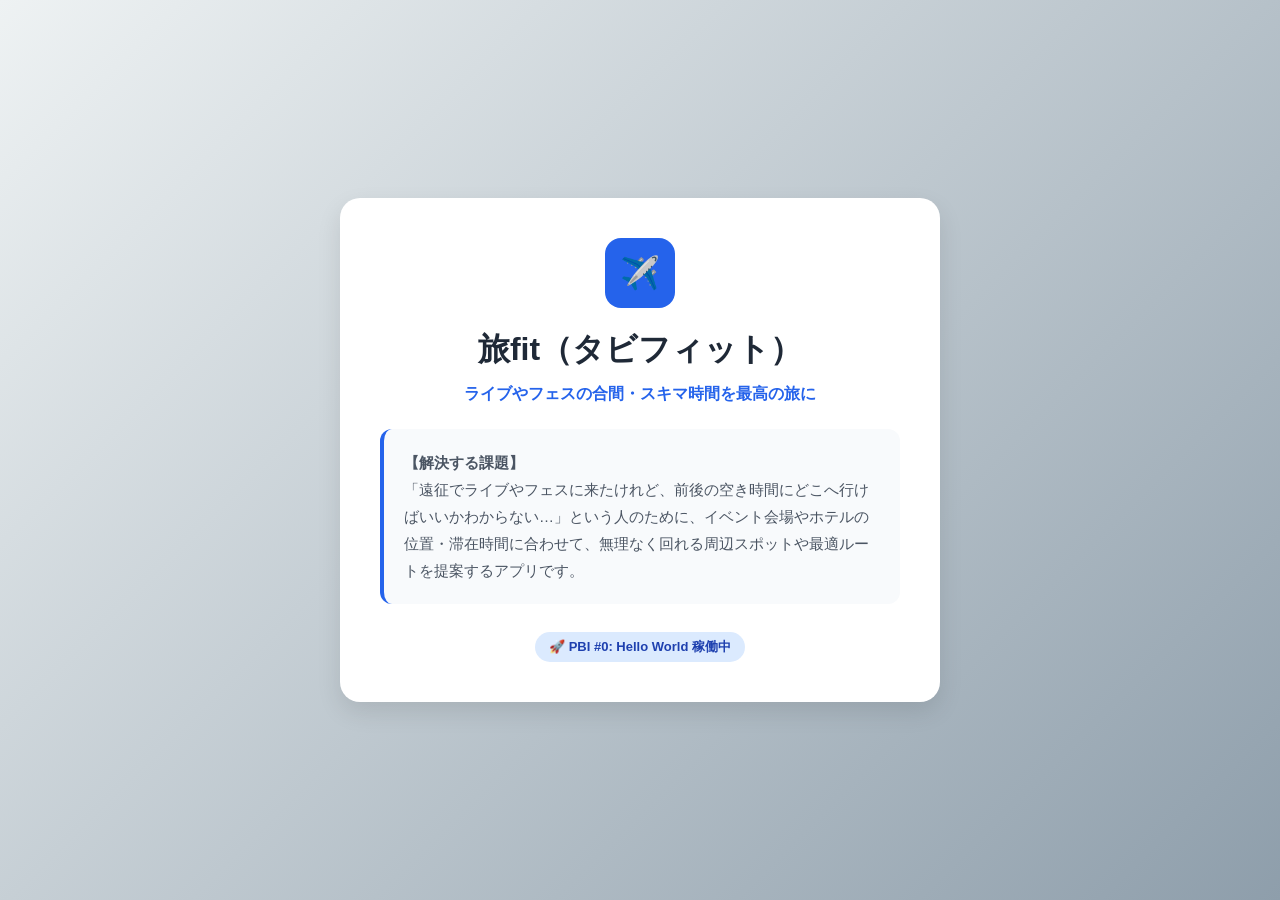
==== index.html @ ba28430b "Create index.html" ====
<!DOCTYPE html>
<html lang="ja">
<head>
  <meta charset="UTF-8">
  <meta name="viewport" content="width=device-width, initial-scale=1.0">
  <title>旅fit - 遠征・イベント特化型スキマ観光プランナー</title>
  <style>
    * { box-sizing: border-box; margin: 0; padding: 0; }
    body {
      font-family: -apple-system, BlinkMacSystemFont, "Segoe UI", Roboto, sans-serif;
      background: linear-gradient(135deg, #eef2f3 0%, #8e9eab 100%);
      min-height: 100vh;
      display: flex;
      justify-content: center;
      align-items: center;
      padding: 20px;
    }
    .card {
      background: white;
      max-width: 600px;
      width: 100%;
      padding: 40px;
      border-radius: 20px;
      box-shadow: 0 10px 25px rgba(0,0,0,0.1);
      text-align: center;
    }
    .logo {
      display: inline-flex;
      align-items: center;
      justify-content: center;
      width: 70px;
      height: 70px;
      background: #2563eb;
      color: white;
      font-size: 32px;
      font-weight: bold;
      border-radius: 16px;
      margin: 0 auto 20px;
    }
    h1 { font-size: 32px; color: #1f2937; margin-bottom: 12px; }
    .tagline { font-size: 16px; font-weight: bold; color: #2563eb; margin-bottom: 24px; }
    .description {
      text-align: left;
      background: #f8fafc;
      padding: 20px;
      border-radius: 12px;
      border-left: 4px solid #2563eb;
      font-size: 15px;
      line-height: 1.8;
      color: #4b5563;
      margin-bottom: 28px;
    }
    .status {
      display: inline-block;
      font-size: 13px;
      background: #dbeafe;
      color: #1e40af;
      padding: 6px 14px;
      border-radius: 9999px;
      font-weight: bold;
    }
  </style>
</head>
<body>
  <div class="card">
    <div class="logo">✈️</div>
    <h1>旅fit（タビフィット）</h1>
    <p class="tagline">ライブやフェスの合間・スキマ時間を最高の旅に</p>
    
    <div class="description">
      <strong>【解決する課題】</strong><br>
      「遠征でライブやフェスに来たけれど、前後の空き時間にどこへ行けばいいかわからない…」という人のために、イベント会場やホテルの位置・滞在時間に合わせて、無理なく回れる周辺スポットや最適ルートを提案するアプリです。
    </div>

    <div>
      <span class="status">🚀 PBI #0: Hello World 稼働中</span>
    </div>
  </div>
</body>
</html>
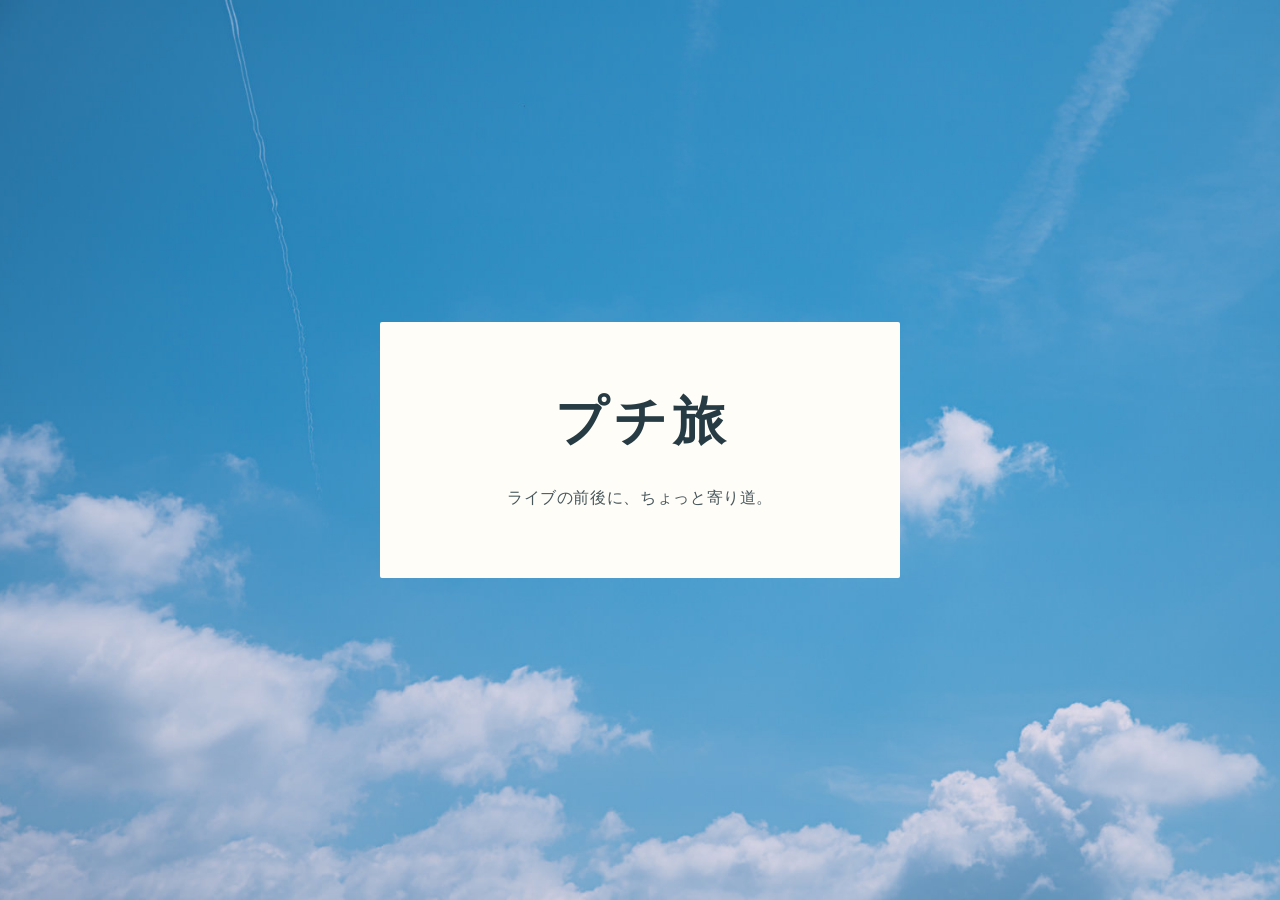
==== commit 832a8054: "デザイン・文言を整理" ====
--- a/index.html
+++ b/index.html
@@ -3,78 +3,14 @@
 <head>
   <meta charset="UTF-8">
   <meta name="viewport" content="width=device-width, initial-scale=1.0">
-  <title>旅fit - 遠征・イベント特化型スキマ観光プランナー</title>
-  <style>
-    * { box-sizing: border-box; margin: 0; padding: 0; }
-    body {
-      font-family: -apple-system, BlinkMacSystemFont, "Segoe UI", Roboto, sans-serif;
-      background: linear-gradient(135deg, #eef2f3 0%, #8e9eab 100%);
-      min-height: 100vh;
-      display: flex;
-      justify-content: center;
-      align-items: center;
-      padding: 20px;
-    }
-    .card {
-      background: white;
-      max-width: 600px;
-      width: 100%;
-      padding: 40px;
-      border-radius: 20px;
-      box-shadow: 0 10px 25px rgba(0,0,0,0.1);
-      text-align: center;
-    }
-    .logo {
-      display: inline-flex;
-      align-items: center;
-      justify-content: center;
-      width: 70px;
-      height: 70px;
-      background: #2563eb;
-      color: white;
-      font-size: 32px;
-      font-weight: bold;
-      border-radius: 16px;
-      margin: 0 auto 20px;
-    }
-    h1 { font-size: 32px; color: #1f2937; margin-bottom: 12px; }
-    .tagline { font-size: 16px; font-weight: bold; color: #2563eb; margin-bottom: 24px; }
-    .description {
-      text-align: left;
-      background: #f8fafc;
-      padding: 20px;
-      border-radius: 12px;
-      border-left: 4px solid #2563eb;
-      font-size: 15px;
-      line-height: 1.8;
-      color: #4b5563;
-      margin-bottom: 28px;
-    }
-    .status {
-      display: inline-block;
-      font-size: 13px;
-      background: #dbeafe;
-      color: #1e40af;
-      padding: 6px 14px;
-      border-radius: 9999px;
-      font-weight: bold;
-    }
-  </style>
+  <title>プチ旅</title>
+  <meta name="description" content="ライブやフェスの前後に、近くで立ち寄れる観光地やお店を探す。プチ旅は、遠征先での寄り道を手伝うサービスです。">
+  <link rel="stylesheet" href="style.css">
 </head>
 <body>
-  <div class="card">
-    <div class="logo">✈️</div>
-    <h1>旅fit（タビフィット）</h1>
-    <p class="tagline">ライブやフェスの合間・スキマ時間を最高の旅に</p>
-    
-    <div class="description">
-      <strong>【解決する課題】</strong><br>
-      「遠征でライブやフェスに来たけれど、前後の空き時間にどこへ行けばいいかわからない…」という人のために、イベント会場やホテルの位置・滞在時間に合わせて、無理なく回れる周辺スポットや最適ルートを提案するアプリです。
-    </div>
-
-    <div>
-      <span class="status">🚀 PBI #0: Hello World 稼働中</span>
-    </div>
-  </div>
+  <main class="card">
+    <h1>プチ旅</h1>
+    <p class="tagline">ライブの前後に、ちょっと寄り道。</p>
+  </main>
 </body>
 </html>
--- a/style.css
+++ b/style.css
@@ -0,0 +1,50 @@
+:root {
+  color-scheme: light;
+  color: #263b43;
+  background-color: #83b8d5;
+}
+
+* {
+  box-sizing: border-box;
+}
+
+body {
+  margin: 0;
+  min-height: 100vh;
+  min-height: 100svh;
+  display: grid;
+  place-items: center;
+  padding: clamp(20px, 5vw, 64px);
+  background-image: url("background.jpg");
+  background-position: center;
+  background-size: cover;
+  background-repeat: no-repeat;
+}
+
+.card {
+  width: 100%;
+  max-width: 520px;
+  padding: clamp(40px, 7vw, 64px) 24px;
+  border-radius: 2px;
+  background-color: #fffdf8;
+  text-align: center;
+}
+
+h1 {
+  margin: 0 0 24px;
+  font-size: clamp(40px, 7vw, 52px);
+  font-weight: 600;
+  line-height: 1.4;
+  letter-spacing: 0.12em;
+  text-indent: 0.12em;
+}
+
+.tagline {
+  margin: 0;
+  color: #47565b;
+  font-size: clamp(14px, 2.5vw, 16px);
+  font-weight: 400;
+  line-height: 2;
+  letter-spacing: 0.04em;
+  text-wrap: balance;
+}
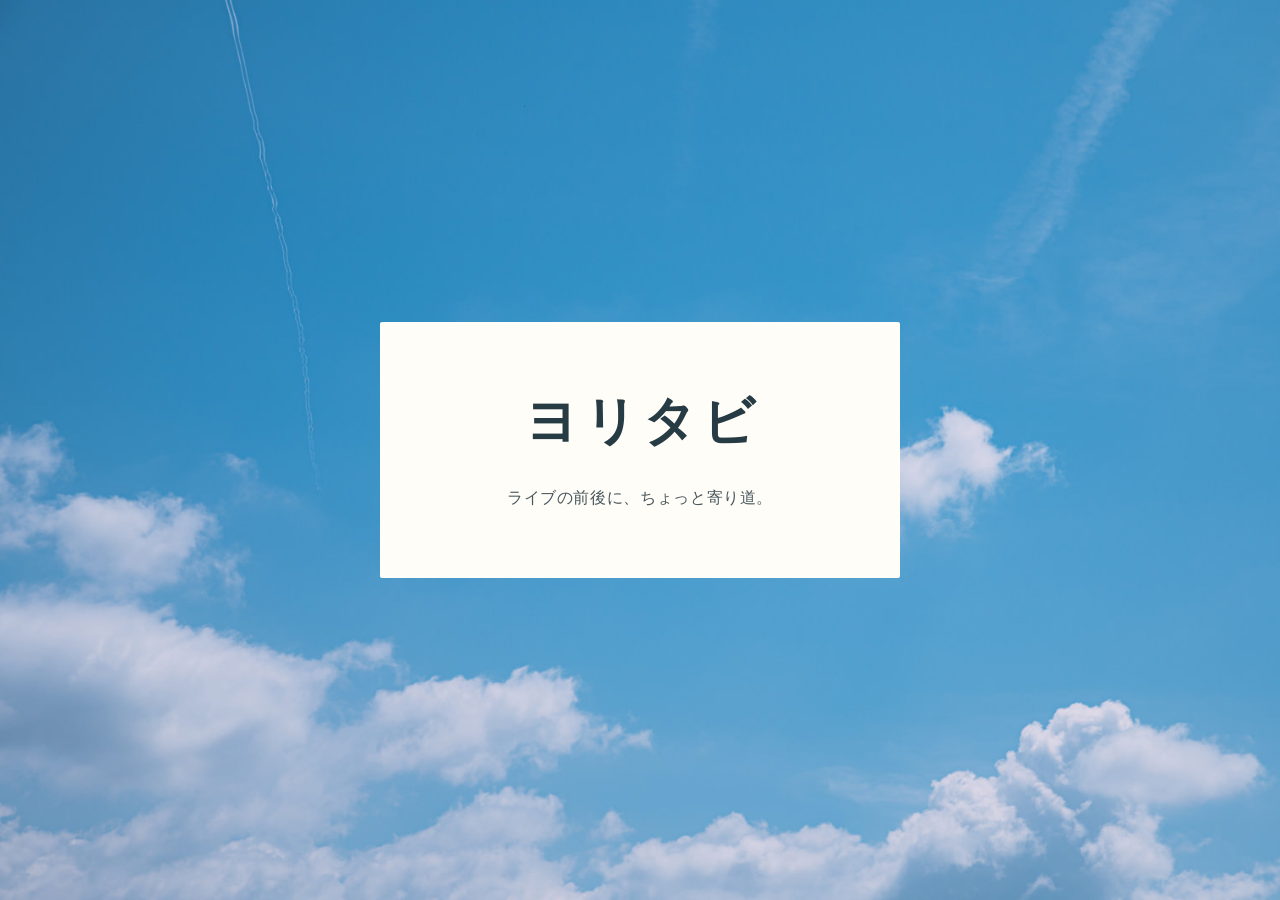
==== commit 25e72cae: "サービス名の変更" ====
--- a/index.html
+++ b/index.html
@@ -3,13 +3,13 @@
 <head>
   <meta charset="UTF-8">
   <meta name="viewport" content="width=device-width, initial-scale=1.0">
-  <title>プチ旅</title>
+  <title>ヨリタビ</title>
   <meta name="description" content="ライブやフェスの前後に、近くで立ち寄れる観光地やお店を探す。プチ旅は、遠征先での寄り道を手伝うサービスです。">
   <link rel="stylesheet" href="style.css">
 </head>
 <body>
   <main class="card">
-    <h1>プチ旅</h1>
+    <h1>ヨリタビ</h1>
     <p class="tagline">ライブの前後に、ちょっと寄り道。</p>
   </main>
 </body>
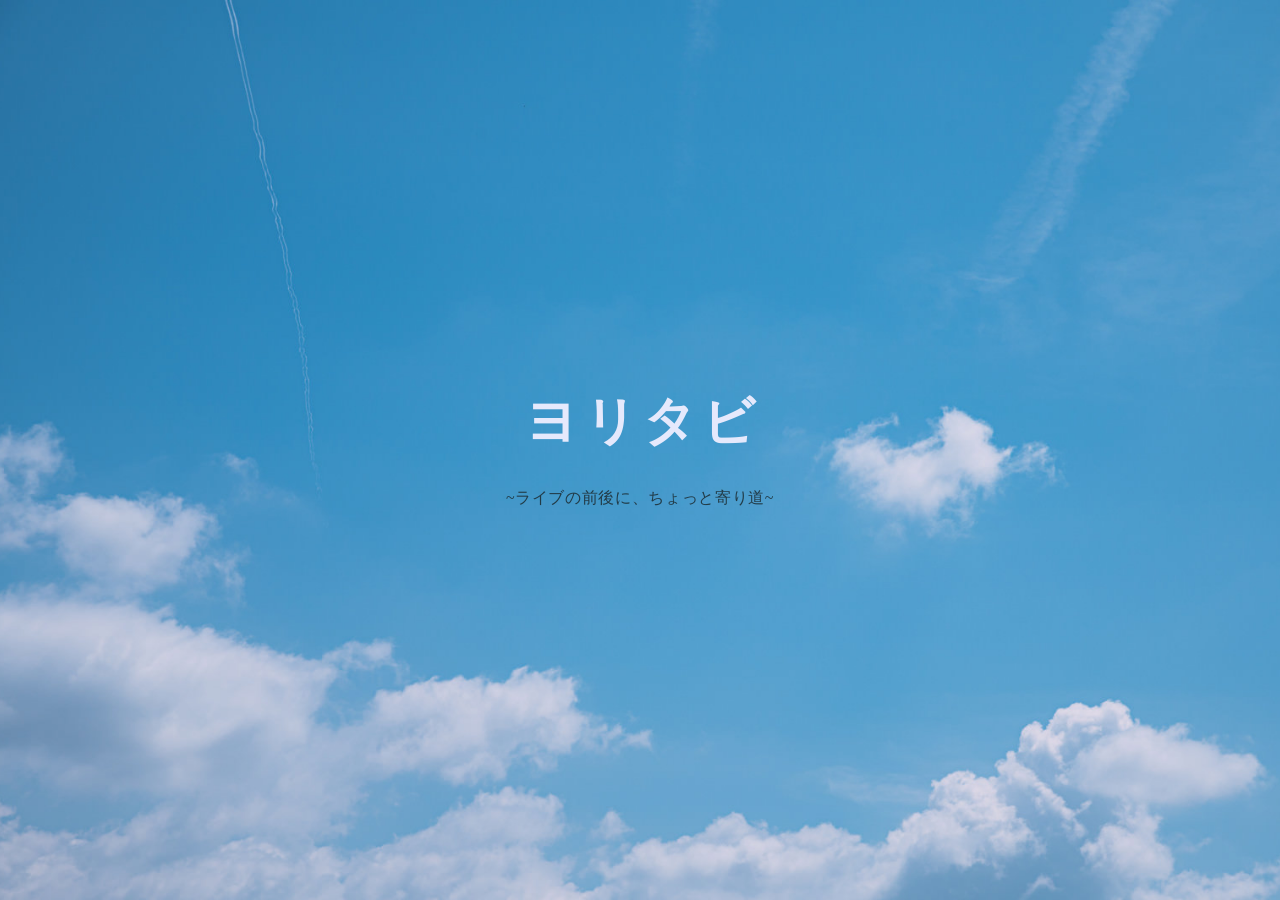
==== commit c49b1fea: "HTML css の変更" ====
--- a/index.html
+++ b/index.html
@@ -8,9 +8,9 @@
   <link rel="stylesheet" href="style.css">
 </head>
 <body>
-  <main class="card">
+  <main >
     <h1>ヨリタビ</h1>
-    <p class="tagline">ライブの前後に、ちょっと寄り道。</p>
+    <p class="tagline">~ライブの前後に、ちょっと寄り道~</p>
   </main>
 </body>
 </html>
--- a/style.css
+++ b/style.css
@@ -1,7 +1,7 @@
 :root {
   color-scheme: light;
-  color: #263b43;
-  background-color: #83b8d5;
+  color: #e5e9fc;
+  background-color: #a2afb5;
 }
 
 * {
@@ -19,6 +19,7 @@
   background-position: center;
   background-size: cover;
   background-repeat: no-repeat;
+  text-align: center;
 }
 
 .card {
@@ -41,7 +42,7 @@
 
 .tagline {
   margin: 0;
-  color: #47565b;
+  color: #223b47;
   font-size: clamp(14px, 2.5vw, 16px);
   font-weight: 400;
   line-height: 2;
